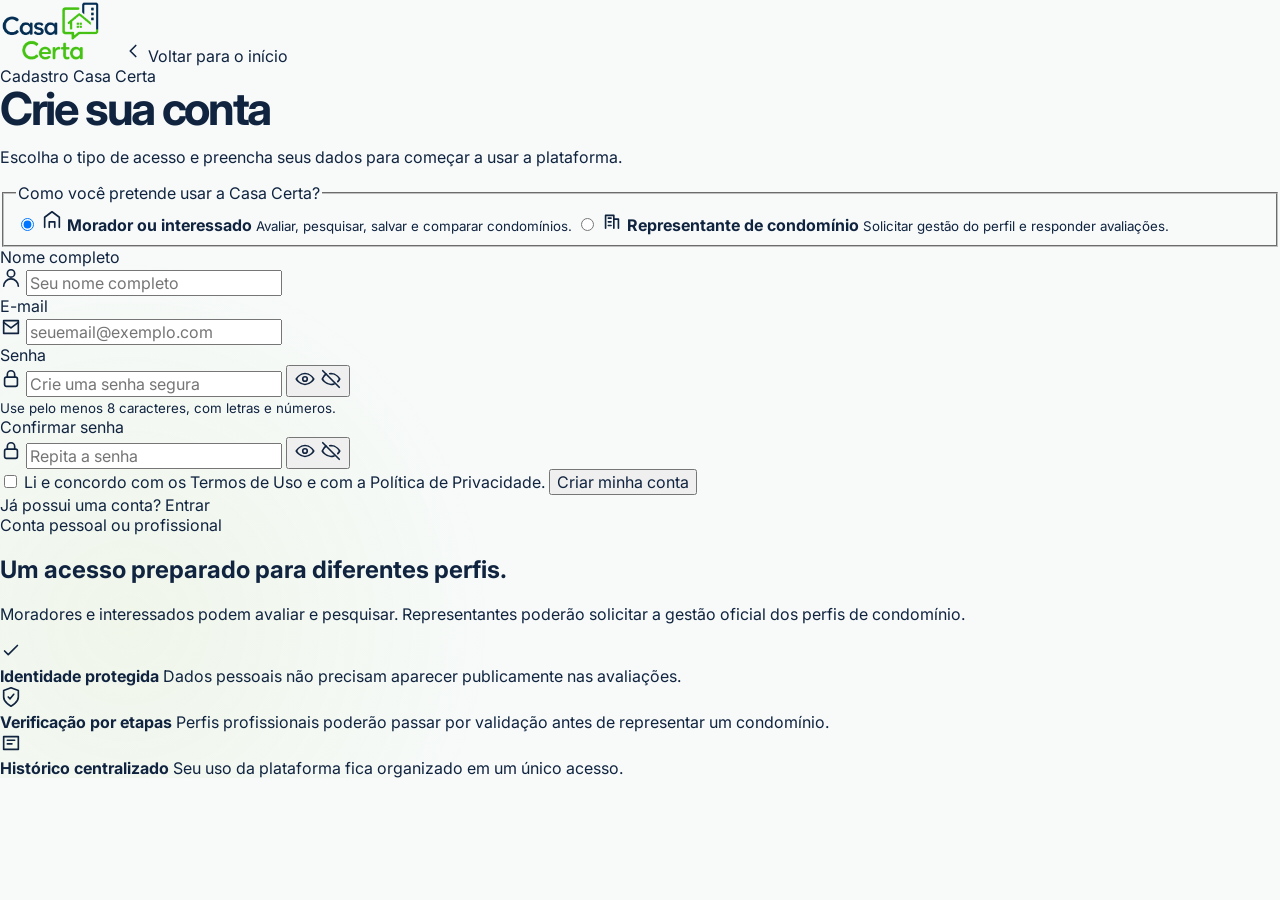
==== cadastro.html @ ffc2402f "Cria tela de cadastro da Casa Certa" ====
<!DOCTYPE html>
<html lang="pt-BR">
<head>
  <meta charset="UTF-8" />
  <meta name="viewport" content="width=device-width, initial-scale=1.0" />
  <meta
    name="description"
    content="Crie sua conta na Casa Certa para avaliar condomínios, salvar perfis e acessar recursos personalizados."
  />
  <title>Criar conta | Casa Certa</title>

  <link rel="preconnect" href="https://fonts.googleapis.com" />
  <link rel="preconnect" href="https://fonts.gstatic.com" crossorigin />
  <link
    href="https://fonts.googleapis.com/css2?family=Inter:wght@400;500;600;700;800&display=swap"
    rel="stylesheet"
  />

  <link rel="stylesheet" href="style.css" />
  <link rel="stylesheet" href="brand.css" />
  <link rel="stylesheet" href="auth.css" />
</head>
<body class="auth-page" data-auth-page="cadastro">
  <header class="auth-header">
    <a class="brand" href="index.html" aria-label="Página inicial da Casa Certa">
      <img class="brand-logo" src="Imagens/casa-certa-logo.png" alt="Casa Certa" />
    </a>

    <a class="auth-back-link" href="index.html">
      <svg viewBox="0 0 24 24" aria-hidden="true">
        <path d="m15 18-6-6 6-6" />
      </svg>
      Voltar para o início
    </a>
  </header>

  <main class="auth-main auth-main-register">
    <section class="auth-card auth-card-register" aria-labelledby="registerTitle">
      <div class="auth-card-header">
        <span class="auth-kicker">Cadastro Casa Certa</span>
        <h1 id="registerTitle">Crie sua conta</h1>
        <p>
          Escolha o tipo de acesso e preencha seus dados para começar a usar a plataforma.
        </p>
      </div>

      <form class="auth-form" id="registerForm" novalidate>
        <fieldset class="account-type-group">
          <legend>Como você pretende usar a Casa Certa?</legend>

          <div class="account-type-grid">
            <label class="account-type-option">
              <input
                type="radio"
                name="accountType"
                value="morador"
                checked
              />
              <span class="account-type-card">
                <span class="account-type-icon">
                  <svg viewBox="0 0 24 24" aria-hidden="true">
                    <path d="M4 20V9l8-6 8 6v11" />
                    <path d="M9 20v-6h6v6" />
                  </svg>
                </span>
                <span>
                  <strong>Morador ou interessado</strong>
                  <small>Avaliar, pesquisar, salvar e comparar condomínios.</small>
                </span>
              </span>
            </label>

            <label class="account-type-option">
              <input
                type="radio"
                name="accountType"
                value="representante"
              />
              <span class="account-type-card">
                <span class="account-type-icon">
                  <svg viewBox="0 0 24 24" aria-hidden="true">
                    <path d="M5 21V7h9v14" />
                    <path d="M14 11h5v10" />
                    <path d="M8 10h3" />
                    <path d="M8 14h3" />
                    <path d="M8 18h3" />
                  </svg>
                </span>
                <span>
                  <strong>Representante de condomínio</strong>
                  <small>Solicitar gestão do perfil e responder avaliações.</small>
                </span>
              </span>
            </label>
          </div>
        </fieldset>

        <div class="auth-form-grid">
          <div class="auth-field">
            <label for="registerName">Nome completo</label>
            <div class="auth-input-wrap">
              <svg viewBox="0 0 24 24" aria-hidden="true">
                <circle cx="12" cy="7" r="4" />
                <path d="M4 21a8 8 0 0 1 16 0" />
              </svg>
              <input
                id="registerName"
                name="name"
                type="text"
                autocomplete="name"
                placeholder="Seu nome completo"
                minlength="3"
                required
              />
            </div>
            <small class="field-error" data-error-for="registerName"></small>
          </div>

          <div class="auth-field">
            <label for="registerEmail">E-mail</label>
            <div class="auth-input-wrap">
              <svg viewBox="0 0 24 24" aria-hidden="true">
                <path d="M4 5h16v14H4z" />
                <path d="m4 7 8 6 8-6" />
              </svg>
              <input
                id="registerEmail"
                name="email"
                type="email"
                autocomplete="email"
                placeholder="seuemail@exemplo.com"
                required
              />
            </div>
            <small class="field-error" data-error-for="registerEmail"></small>
          </div>

          <div class="auth-field">
            <label for="registerPassword">Senha</label>
            <div class="auth-input-wrap">
              <svg viewBox="0 0 24 24" aria-hidden="true">
                <rect x="5" y="10" width="14" height="10" rx="2" />
                <path d="M8 10V7a4 4 0 0 1 8 0v3" />
              </svg>
              <input
                id="registerPassword"
                name="password"
                type="password"
                autocomplete="new-password"
                placeholder="Crie uma senha segura"
                minlength="8"
                required
              />
              <button
                class="password-toggle"
                type="button"
                data-password-toggle="registerPassword"
                aria-label="Mostrar senha"
              >
                <svg class="eye-open" viewBox="0 0 24 24" aria-hidden="true">
                  <path d="M2.5 12s3.5-6 9.5-6 9.5 6 9.5 6-3.5 6-9.5 6S2.5 12 2.5 12Z" />
                  <circle cx="12" cy="12" r="2.5" />
                </svg>
                <svg class="eye-closed" viewBox="0 0 24 24" aria-hidden="true">
                  <path d="m3 3 18 18" />
                  <path d="M10.6 6.2A9.7 9.7 0 0 1 12 6c6 0 9.5 6 9.5 6a14 14 0 0 1-2.1 2.8" />
                  <path d="M6.6 6.6C4 8.4 2.5 12 2.5 12S6 18 12 18a9.6 9.6 0 0 0 3.3-.6" />
                </svg>
              </button>
            </div>
            <div class="password-strength" id="passwordStrength" aria-live="polite">
              <span class="password-strength-bar"><span></span></span>
              <small>Use pelo menos 8 caracteres, com letras e números.</small>
            </div>
            <small class="field-error" data-error-for="registerPassword"></small>
          </div>

          <div class="auth-field">
            <label for="registerPasswordConfirm">Confirmar senha</label>
            <div class="auth-input-wrap">
              <svg viewBox="0 0 24 24" aria-hidden="true">
                <rect x="5" y="10" width="14" height="10" rx="2" />
                <path d="M8 10V7a4 4 0 0 1 8 0v3" />
              </svg>
              <input
                id="registerPasswordConfirm"
                name="passwordConfirm"
                type="password"
                autocomplete="new-password"
                placeholder="Repita a senha"
                minlength="8"
                required
              />
              <button
                class="password-toggle"
                type="button"
                data-password-toggle="registerPasswordConfirm"
                aria-label="Mostrar senha"
              >
                <svg class="eye-open" viewBox="0 0 24 24" aria-hidden="true">
                  <path d="M2.5 12s3.5-6 9.5-6 9.5 6 9.5 6-3.5 6-9.5 6S2.5 12 2.5 12Z" />
                  <circle cx="12" cy="12" r="2.5" />
                </svg>
                <svg class="eye-closed" viewBox="0 0 24 24" aria-hidden="true">
                  <path d="m3 3 18 18" />
                  <path d="M10.6 6.2A9.7 9.7 0 0 1 12 6c6 0 9.5 6 9.5 6a14 14 0 0 1-2.1 2.8" />
                  <path d="M6.6 6.6C4 8.4 2.5 12 2.5 12S6 18 12 18a9.6 9.6 0 0 0 3.3-.6" />
                </svg>
              </button>
            </div>
            <small class="field-error" data-error-for="registerPasswordConfirm"></small>
          </div>
        </div>

        <div class="representative-fields" id="representativeFields" hidden>
          <div class="representative-heading">
            <span>Dados profissionais</span>
            <p>
              Essas informações serão usadas posteriormente no processo de verificação do vínculo com o condomínio.
            </p>
          </div>

          <div class="auth-form-grid">
            <div class="auth-field">
              <label for="condoName">Nome do condomínio</label>
              <div class="auth-input-wrap">
                <svg viewBox="0 0 24 24" aria-hidden="true">
                  <path d="M5 21V7h9v14" />
                  <path d="M14 11h5v10" />
                </svg>
                <input
                  id="condoName"
                  name="condoName"
                  type="text"
                  placeholder="Nome oficial do condomínio"
                />
              </div>
              <small class="field-error" data-error-for="condoName"></small>
            </div>

            <div class="auth-field">
              <label for="representativeRole">Função</label>
              <div class="auth-input-wrap">
                <svg viewBox="0 0 24 24" aria-hidden="true">
                  <circle cx="12" cy="7" r="4" />
                  <path d="M4 21a8 8 0 0 1 16 0" />
                </svg>
                <input
                  id="representativeRole"
                  name="representativeRole"
                  type="text"
                  placeholder="Ex.: síndico, administradora"
                />
              </div>
              <small class="field-error" data-error-for="representativeRole"></small>
            </div>
          </div>
        </div>

        <label class="auth-checkbox auth-checkbox-terms">
          <input type="checkbox" id="acceptTerms" name="terms" required />
          <span>
            Li e concordo com os <a href="#">Termos de Uso</a> e com a
            <a href="#">Política de Privacidade</a>.
          </span>
        </label>
        <small class="field-error terms-error" data-error-for="acceptTerms"></small>

        <button class="auth-submit" type="submit">Criar minha conta</button>

        <div class="auth-status" id="registerStatus" role="status" aria-live="polite"></div>
      </form>

      <div class="auth-switch">
        <span>Já possui uma conta?</span>
        <a href="login.html">Entrar</a>
      </div>
    </section>

    <aside class="auth-aside auth-aside-register" aria-label="Informações sobre o cadastro">
      <div class="auth-aside-content">
        <span class="auth-aside-kicker">Conta pessoal ou profissional</span>
        <h2>Um acesso preparado para diferentes perfis.</h2>
        <p>
          Moradores e interessados podem avaliar e pesquisar. Representantes poderão solicitar a gestão oficial dos perfis de condomínio.
        </p>

        <div class="auth-benefits">
          <div class="auth-benefit">
            <span class="benefit-icon">
              <svg viewBox="0 0 24 24" aria-hidden="true">
                <path d="m5 12 4 4L19 6" />
              </svg>
            </span>
            <div>
              <strong>Identidade protegida</strong>
              <span>Dados pessoais não precisam aparecer publicamente nas avaliações.</span>
            </div>
          </div>

          <div class="auth-benefit">
            <span class="benefit-icon">
              <svg viewBox="0 0 24 24" aria-hidden="true">
                <path d="M12 22s8-4 8-10V5l-8-3-8 3v7c0 6 8 10 8 10Z" />
                <path d="m9 12 2 2 4-5" />
              </svg>
            </span>
            <div>
              <strong>Verificação por etapas</strong>
              <span>Perfis profissionais poderão passar por validação antes de representar um condomínio.</span>
            </div>
          </div>

          <div class="auth-benefit">
            <span class="benefit-icon">
              <svg viewBox="0 0 24 24" aria-hidden="true">
                <path d="M4 5h16v14H4z" />
                <path d="M8 9h8" />
                <path d="M8 13h5" />
              </svg>
            </span>
            <div>
              <strong>Histórico centralizado</strong>
              <span>Seu uso da plataforma fica organizado em um único acesso.</span>
            </div>
          </div>
        </div>
      </div>
    </aside>
  </main>

  <script src="auth.js"></script>
</body>
</html>
---- style.css ----
:root {
  --background: #f7faf9;
  --surface: #ffffff;
  --text: #10233f;
  --muted: #637083;
  --border: #dce6e2;
  --primary: #0b6b57;
  --primary-dark: #075142;
  --primary-soft: #eaf6f2;
  --accent: #92c83e;
  --accent-dark: #75a82a;
  --shadow: 0 24px 60px rgba(16, 35, 63, 0.12);
  --radius-lg: 32px;
  --radius-md: 20px;
  --radius-sm: 14px;
}

* {
  box-sizing: border-box;
}

html {
  scroll-behavior: smooth;
}

body {
  margin: 0;
  min-width: 320px;
  background:
    radial-gradient(circle at 10% 80%, rgba(146, 200, 62, 0.08), transparent 28%),
    var(--background);
  color: var(--text);
  font-family: "Inter", Arial, sans-serif;
}

button,
input {
  font: inherit;
}

a {
  color: inherit;
  text-decoration: none;
}

button {
  color: inherit;
}

svg {
  width: 22px;
  height: 22px;
  fill: none;
  stroke: currentColor;
  stroke-width: 1.8;
  stroke-linecap: round;
  stroke-linejoin: round;
}

.site-header {
  position: relative;
  z-index: 30;
  display: grid;
  grid-template-columns: auto 1fr auto;
  align-items: center;
  gap: 38px;
  width: min(100% - 64px, 1660px);
  min-height: 72px;
  margin: 0 auto;
}

.brand {
  display: inline-flex;
  align-items: center;
  gap: 11px;
  flex-shrink: 0;
}

.brand-mark {
  display: grid;
  width: 40px;
  height: 40px;
  place-items: center;
  border-radius: 14px;
  background: linear-gradient(145deg, var(--accent), var(--primary));
  color: #fff;
  font-size: 15px;
  font-weight: 800;
  letter-spacing: -0.05em;
  box-shadow: 0 8px 22px rgba(11, 107, 87, 0.22);
}

.brand-name {
  color: var(--accent-dark);
  font-size: 24px;
  font-weight: 800;
  letter-spacing: -0.06em;
}

.brand-name strong {
  color: var(--primary);
}

.main-navigation {
  display: flex;
  align-items: center;
  gap: 8px;
}

.nav-dropdown {
  position: relative;
}

.nav-link {
  display: inline-flex;
  align-items: center;
  gap: 8px;
  min-height: 46px;
  padding: 0 16px;
  border: 0;
  border-radius: 12px;
  background: transparent;
  font-weight: 600;
  cursor: pointer;
}

.nav-link:hover,
.nav-link:focus-visible {
  background: var(--primary-soft);
  outline: none;
}

.nav-link svg {
  width: 17px;
  height: 17px;
  transition: transform 180ms ease;
}

.nav-dropdown.is-open .nav-link svg {
  transform: rotate(180deg);
}

.dropdown-menu {
  position: absolute;
  top: calc(100% + 8px);
  left: 0;
  display: grid;
  min-width: 255px;
  padding: 10px;
  border: 1px solid var(--border);
  border-radius: 16px;
  background: var(--surface);
  box-shadow: 0 20px 44px rgba(16, 35, 63, 0.12);
  opacity: 0;
  visibility: hidden;
  transform: translateY(-6px);
  transition:
    opacity 180ms ease,
    transform 180ms ease,
    visibility 180ms ease;
}

.nav-dropdown.is-open .dropdown-menu {
  opacity: 1;
  visibility: visible;
  transform: translateY(0);
}

.dropdown-menu a {
  padding: 12px 14px;
  border-radius: 10px;
  color: var(--muted);
  font-size: 14px;
  font-weight: 600;
}

.dropdown-menu a:hover,
.dropdown-menu a:focus-visible {
  background: var(--primary-soft);
  color: var(--primary);
  outline: none;
}

.header-actions {
  display: flex;
  align-items: center;
  gap: 12px;
}

.button {
  display: inline-flex;
  align-items: center;
  justify-content: center;
  gap: 9px;
  min-height: 44px;
  padding: 0 17px;
  border: 1px solid transparent;
  border-radius: 14px;
  font-weight: 700;
  cursor: pointer;
  transition:
    transform 160ms ease,
    border-color 160ms ease,
    background-color 160ms ease,
    box-shadow 160ms ease;
}

.button:hover {
  transform: translateY(-1px);
}

.button-outline {
  border-color: #cbd8e2;
  background: #fff;
}

.button-outline:hover {
  border-color: var(--primary);
  color: var(--primary);
}

.button-primary {
  background: var(--primary);
  color: #fff;
  box-shadow: 0 10px 24px rgba(11, 107, 87, 0.22);
}

.button-primary:hover {
  background: var(--primary-dark);
  box-shadow: 0 14px 30px rgba(11, 107, 87, 0.28);
}

.mobile-menu-button {
  display: none;
}

.hero {
  display: grid;
  grid-template-columns: minmax(0, 0.96fr) minmax(500px, 1.04fr);
  align-items: start;
  gap: clamp(34px, 4.5vw, 76px);
  width: min(100% - 64px, 1660px);
  min-height: calc(100svh - 72px);
  margin: 0 auto;
  padding: 18px 0 24px;
}

.hero-content {
  max-width: 760px;
}

.eyebrow {
  display: inline-flex;
  align-items: center;
  gap: 9px;
  margin: 0 0 12px;
  color: var(--primary);
  font-size: 12px;
  font-weight: 800;
  letter-spacing: 0.14em;
  text-transform: uppercase;
}

.eyebrow::before {
  content: "";
  width: 30px;
  height: 3px;
  border-radius: 999px;
  background: var(--accent);
}

h1 {
  max-width: 720px;
  margin: 0;
  font-size: clamp(38px, 3.55vw, 58px);
  line-height: 1;
  letter-spacing: -0.052em;
}

h1 span {
  color: var(--primary);
}

.hero-description {
  max-width: 640px;
  margin: 14px 0 0;
  color: var(--muted);
  font-size: clamp(15px, 1.08vw, 17px);
  line-height: 1.5;
}

.search-box {
  position: relative;
  z-index: 10;
  margin-top: 18px;
}

.search-field {
  display: grid;
  grid-template-columns: auto 1fr auto;
  align-items: center;
  gap: 11px;
  padding: 7px 7px 7px 16px;
  border: 1px solid #cddbd7;
  border-radius: 20px;
  background: var(--surface);
  box-shadow: 0 18px 42px rgba(16, 35, 63, 0.1);
  transition:
    border-color 160ms ease,
    box-shadow 160ms ease;
}

.search-field:focus-within {
  border-color: var(--primary);
  box-shadow:
    0 18px 42px rgba(16, 35, 63, 0.1),
    0 0 0 4px rgba(11, 107, 87, 0.1);
}

.search-field > svg {
  color: var(--primary);
}

.search-field input {
  width: 100%;
  min-width: 0;
  height: 44px;
  border: 0;
  outline: 0;
  background: transparent;
  color: var(--text);
  font-size: 16px;
}

.search-field input::placeholder {
  color: #7f8b9b;
}

.search-button {
  min-height: 44px;
  padding: 0 20px;
  border: 0;
  border-radius: 14px;
  background: var(--primary);
  color: #fff;
  font-weight: 800;
  cursor: pointer;
}

.search-button:hover {
  background: var(--primary-dark);
}

.search-suggestions {
  position: absolute;
  top: calc(100% + 8px);
  right: 0;
  left: 0;
  display: none;
  overflow: hidden;
  border: 1px solid var(--border);
  border-radius: 16px;
  background: #fff;
  box-shadow: 0 18px 42px rgba(16, 35, 63, 0.14);
}

.search-suggestions.is-visible {
  display: block;
}

.suggestion-item {
  display: flex;
  align-items: flex-start;
  gap: 12px;
  width: 100%;
  padding: 14px 16px;
  border: 0;
  border-bottom: 1px solid #eef3f1;
  background: #fff;
  text-align: left;
  cursor: pointer;
}

.suggestion-item:last-child {
  border-bottom: 0;
}

.suggestion-item:hover,
.suggestion-item:focus-visible {
  background: var(--primary-soft);
  outline: none;
}

.suggestion-pin {
  display: grid;
  flex: 0 0 34px;
  width: 34px;
  height: 34px;
  place-items: center;
  border-radius: 10px;
  background: var(--primary-soft);
  color: var(--primary);
}

.suggestion-pin svg {
  width: 18px;
  height: 18px;
}

.suggestion-copy {
  display: grid;
  gap: 3px;
}

.suggestion-copy strong {
  font-size: 14px;
}

.suggestion-copy small {
  color: var(--muted);
  font-size: 12px;
}

.search-feedback {
  min-height: 22px;
  margin: 9px 4px 0;
  color: var(--primary);
  font-size: 13px;
  font-weight: 600;
}

.quick-actions {
  margin-top: 18px;
}

.quick-actions-title {
  margin: 0 0 9px;
  color: #688097;
  font-size: 12px;
  font-weight: 800;
  letter-spacing: 0.14em;
  text-transform: uppercase;
}

.quick-actions-grid {
  display: grid;
  grid-template-columns: repeat(4, minmax(0, 1fr));
  gap: 10px;
}

.action-card {
  display: grid;
  gap: 10px;
  min-height: 108px;
  padding: 14px;
  border: 1px solid var(--border);
  border-radius: 18px;
  background: rgba(255, 255, 255, 0.88);
  transition:
    transform 180ms ease,
    border-color 180ms ease,
    box-shadow 180ms ease;
}

.action-card:hover {
  transform: translateY(-4px);
  border-color: #a9c8bd;
  box-shadow: 0 14px 28px rgba(16, 35, 63, 0.08);
}

.action-card-featured {
  border-color: var(--primary);
  background: var(--primary);
  color: #fff;
}

.action-icon {
  display: grid;
  width: 36px;
  height: 36px;
  place-items: center;
  border-radius: 13px;
  background: var(--primary-soft);
  color: var(--primary);
}

.action-card-featured .action-icon {
  background: rgba(255, 255, 255, 0.15);
  color: #fff;
}

.action-card > span:last-child {
  display: grid;
  align-content: end;
  gap: 4px;
}

.action-card strong {
  font-size: 13px;
  line-height: 1.25;
}

.action-card small {
  color: var(--muted);
  font-size: 10px;
  line-height: 1.35;
}

.action-card-featured small {
  color: rgba(255, 255, 255, 0.72);
}

.hero-visual {
  position: relative;
  overflow: hidden;
  height: min(68svh, 610px);
  min-height: 500px;
  border-radius: var(--radius-lg);
  background: #d9e8e2;
  box-shadow: var(--shadow);
  isolation: isolate;
}

.hero-visual > img {
  position: absolute;
  inset: 0;
  width: 100%;
  height: 100%;
  object-fit: cover;
}

.visual-overlay {
  position: absolute;
  inset: 0;
  background:
    linear-gradient(to top, rgba(6, 36, 31, 0.7), transparent 52%),
    linear-gradient(to right, rgba(6, 36, 31, 0.18), transparent 36%);
}

.rating-card,
.verified-card {
  position: absolute;
  z-index: 2;
  border: 1px solid rgba(255, 255, 255, 0.3);
  background: rgba(255, 255, 255, 0.92);
  box-shadow: 0 18px 42px rgba(5, 35, 29, 0.18);
  backdrop-filter: blur(12px);
}

.rating-card {
  right: 20px;
  bottom: 20px;
  left: 20px;
  padding: 18px;
  border-radius: 20px;
}

.rating-card-top {
  display: flex;
  align-items: center;
  gap: 10px;
  margin-bottom: 9px;
}

.rating-badge {
  display: grid;
  min-width: 48px;
  height: 40px;
  place-items: center;
  border-radius: 13px;
  background: var(--primary);
  color: #fff;
  font-size: 18px;
  font-weight: 800;
}

.rating-stars {
  color: #e2a91a;
  font-size: 17px;
  letter-spacing: 0.06em;
}

.rating-card > strong {
  display: block;
  font-size: 16px;
}

.rating-card > p {
  margin: 5px 0 10px;
  color: var(--muted);
  font-size: 13px;
}

.rating-meta {
  display: flex;
  flex-wrap: wrap;
  gap: 8px;
}

.rating-meta span {
  padding: 7px 10px;
  border-radius: 999px;
  background: var(--primary-soft);
  color: var(--primary);
  font-size: 11px;
  font-weight: 700;
}

.verified-card {
  top: 20px;
  left: 20px;
  display: flex;
  align-items: center;
  gap: 12px;
  padding: 14px 16px;
  border-radius: 16px;
}

.verified-card > svg {
  width: 30px;
  height: 30px;
  color: var(--primary);
}

.verified-card > span {
  display: grid;
  gap: 2px;
}

.verified-card strong {
  font-size: 13px;
}

.verified-card small {
  color: var(--muted);
  font-size: 11px;
}

.toast {
  position: fixed;
  right: 22px;
  bottom: 22px;
  z-index: 100;
  max-width: min(360px, calc(100% - 44px));
  padding: 14px 16px;
  border-radius: 14px;
  background: var(--text);
  color: #fff;
  font-size: 14px;
  box-shadow: 0 18px 38px rgba(16, 35, 63, 0.24);
  opacity: 0;
  pointer-events: none;
  transform: translateY(12px);
  transition:
    opacity 180ms ease,
    transform 180ms ease;
}

.toast.is-visible {
  opacity: 1;
  transform: translateY(0);
}


@media (min-width: 981px) and (max-height: 850px) {
  .site-header {
    min-height: 68px;
  }

  .brand-mark {
    width: 38px;
    height: 38px;
  }

  .brand-name {
    font-size: 22px;
  }

  .nav-link {
    min-height: 40px;
  }

  .hero {
    min-height: calc(100svh - 68px);
    padding: 10px 0 16px;
  }

  .eyebrow {
    margin-bottom: 9px;
  }

  h1 {
    font-size: clamp(36px, 3.25vw, 54px);
  }

  .hero-description {
    margin-top: 11px;
    font-size: 15px;
    line-height: 1.42;
  }

  .search-box {
    margin-top: 14px;
  }

  .quick-actions {
    margin-top: 14px;
  }

  .action-card {
    min-height: 96px;
    padding: 12px;
  }

  .hero-visual {
    height: calc(100svh - 100px);
    min-height: 480px;
    max-height: 590px;
  }

  .rating-card {
    padding: 16px;
  }

  .rating-card > p {
    margin-bottom: 8px;
  }

  .rating-meta span {
    padding: 6px 9px;
  }
}

@media (max-width: 1260px) {
  .site-header,
  .hero {
    width: min(100% - 40px, 1180px);
  }

  .hero {
    grid-template-columns: minmax(0, 1fr) minmax(420px, 0.9fr);
    gap: 44px;
  }

  .quick-actions-grid {
    grid-template-columns: repeat(2, minmax(0, 1fr));
  }

  .action-card {
    min-height: 104px;
  }
}

@media (max-width: 980px) {
  .site-header {
    grid-template-columns: auto auto;
    justify-content: space-between;
    min-height: 76px;
  }

  .mobile-menu-button {
    display: grid;
    width: 46px;
    height: 46px;
    place-content: center;
    gap: 5px;
    border: 1px solid var(--border);
    border-radius: 13px;
    background: #fff;
    cursor: pointer;
  }

  .mobile-menu-button span {
    display: block;
    width: 20px;
    height: 2px;
    border-radius: 999px;
    background: var(--text);
  }

  .main-navigation,
  .header-actions {
    position: absolute;
    right: 0;
    left: 0;
    display: none;
    width: min(100% - 40px, 700px);
    margin: 0 auto;
    border: 1px solid var(--border);
    background: #fff;
  }

  .main-navigation.is-open {
    top: 74px;
    display: grid;
    gap: 4px;
    padding: 12px;
    border-bottom: 0;
    border-radius: 18px 18px 0 0;
    box-shadow: 0 22px 48px rgba(16, 35, 63, 0.14);
  }

  .main-navigation.is-open + .header-actions {
    top: 191px;
    display: grid;
    grid-template-columns: 1fr 1fr;
    padding: 12px;
    border-top: 0;
    border-radius: 0 0 18px 18px;
    box-shadow: 0 22px 48px rgba(16, 35, 63, 0.14);
  }

  .nav-link {
    width: 100%;
    justify-content: space-between;
  }

  .dropdown-menu {
    position: static;
    display: none;
    min-width: 0;
    margin-top: 4px;
    border: 0;
    box-shadow: none;
    opacity: 1;
    visibility: visible;
    transform: none;
  }

  .nav-dropdown.is-open .dropdown-menu {
    display: grid;
  }

  .hero {
    grid-template-columns: 1fr;
    min-height: auto;
    padding-top: 42px;
  }

  .hero-content {
    max-width: none;
  }

  .hero-visual {
    min-height: 610px;
  }
}

@media (max-width: 640px) {
  .site-header,
  .hero {
    width: min(100% - 28px, 100%);
  }

  .brand-name {
    font-size: 21px;
  }

  h1 {
    font-size: clamp(38px, 12vw, 56px);
  }

  .hero {
    gap: 34px;
    padding-top: 28px;
  }

  .search-field {
    grid-template-columns: auto 1fr;
    padding: 8px 12px;
  }

  .search-button {
    grid-column: 1 / -1;
    width: 100%;
  }

  .quick-actions-grid {
    grid-template-columns: 1fr;
  }

  .action-card {
    grid-template-columns: auto 1fr;
    align-items: center;
    min-height: 0;
  }

  .hero-visual {
    min-height: 520px;
    border-radius: 24px;
  }

  .verified-card {
    top: 16px;
    left: 16px;
  }

  .rating-card {
    right: 16px;
    bottom: 16px;
    left: 16px;
    padding: 18px;
  }

  .rating-meta {
    display: grid;
  }

  .main-navigation,
  .header-actions {
    width: calc(100% - 28px);
  }

  .main-navigation.is-open + .header-actions {
    grid-template-columns: 1fr;
  }
}
---- brand.css ----
.brand {
  display: inline-flex;
  align-items: center;
  justify-content: flex-start;
  flex-shrink: 0;
  min-width: 118px;
  line-height: 0;
}

.brand-logo {
  display: block;
  width: auto;
  height: 62px;
  max-width: 138px;
  object-fit: contain;
}

@media (min-width: 981px) and (max-height: 850px) {
  .brand-logo {
    height: 56px;
    max-width: 126px;
  }
}

@media (max-width: 980px) {
  .brand-logo {
    height: 56px;
    max-width: 126px;
  }
}

@media (max-width: 640px) {
  .brand {
    min-width: 104px;
  }

  .brand-logo {
    height: 50px;
    max-width: 114px;
  }
}
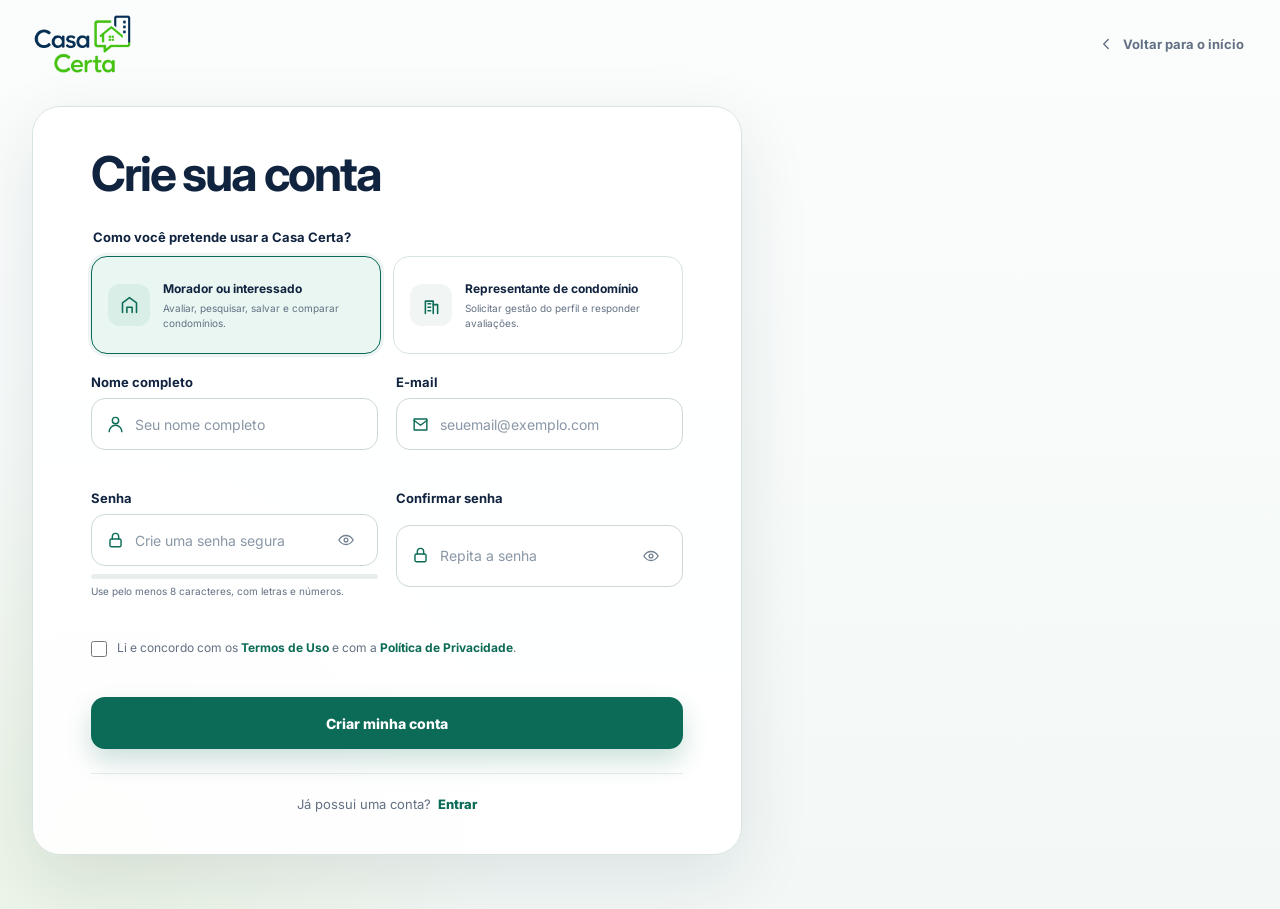
==== commit d5507b00: "Simplifica tela de cadastro e centraliza formulário" ====
--- a/cadastro.html
+++ b/cadastro.html
@@ -37,11 +37,7 @@
   <main class="auth-main auth-main-register">
     <section class="auth-card auth-card-register" aria-labelledby="registerTitle">
       <div class="auth-card-header">
-        <span class="auth-kicker">Cadastro Casa Certa</span>
         <h1 id="registerTitle">Crie sua conta</h1>
-        <p>
-          Escolha o tipo de acesso e preencha seus dados para começar a usar a plataforma.
-        </p>
       </div>
 
       <form class="auth-form" id="registerForm" novalidate>
@@ -277,56 +273,6 @@
       </div>
     </section>
 
-    <aside class="auth-aside auth-aside-register" aria-label="Informações sobre o cadastro">
-      <div class="auth-aside-content">
-        <span class="auth-aside-kicker">Conta pessoal ou profissional</span>
-        <h2>Um acesso preparado para diferentes perfis.</h2>
-        <p>
-          Moradores e interessados podem avaliar e pesquisar. Representantes poderão solicitar a gestão oficial dos perfis de condomínio.
-        </p>
-
-        <div class="auth-benefits">
-          <div class="auth-benefit">
-            <span class="benefit-icon">
-              <svg viewBox="0 0 24 24" aria-hidden="true">
-                <path d="m5 12 4 4L19 6" />
-              </svg>
-            </span>
-            <div>
-              <strong>Identidade protegida</strong>
-              <span>Dados pessoais não precisam aparecer publicamente nas avaliações.</span>
-            </div>
-          </div>
-
-          <div class="auth-benefit">
-            <span class="benefit-icon">
-              <svg viewBox="0 0 24 24" aria-hidden="true">
-                <path d="M12 22s8-4 8-10V5l-8-3-8 3v7c0 6 8 10 8 10Z" />
-                <path d="m9 12 2 2 4-5" />
-              </svg>
-            </span>
-            <div>
-              <strong>Verificação por etapas</strong>
-              <span>Perfis profissionais poderão passar por validação antes de representar um condomínio.</span>
-            </div>
-          </div>
-
-          <div class="auth-benefit">
-            <span class="benefit-icon">
-              <svg viewBox="0 0 24 24" aria-hidden="true">
-                <path d="M4 5h16v14H4z" />
-                <path d="M8 9h8" />
-                <path d="M8 13h5" />
-              </svg>
-            </span>
-            <div>
-              <strong>Histórico centralizado</strong>
-              <span>Seu uso da plataforma fica organizado em um único acesso.</span>
-            </div>
-          </div>
-        </div>
-      </div>
-    </aside>
   </main>
 
   <script src="auth.js"></script>
--- a/auth.css
+++ b/auth.css
@@ -0,0 +1,701 @@
+:root {
+  --auth-panel: #ffffff;
+  --auth-line: #d9e4e0;
+  --auth-shadow: 0 24px 70px rgba(16, 35, 63, 0.10);
+}
+
+.auth-page {
+  min-height: 100vh;
+  background:
+    radial-gradient(circle at 8% 92%, rgba(146, 200, 62, 0.10), transparent 28%),
+    linear-gradient(180deg, #fbfdfc 0%, #f3f8f6 100%);
+}
+
+.auth-header {
+  display: flex;
+  align-items: center;
+  justify-content: space-between;
+  width: min(100% - 64px, 1240px);
+  min-height: 88px;
+  margin: 0 auto;
+}
+
+.auth-back-link {
+  display: inline-flex;
+  align-items: center;
+  gap: 8px;
+  min-height: 42px;
+  padding: 0 4px;
+  color: var(--muted);
+  font-size: 13px;
+  font-weight: 700;
+  transition: color 160ms ease;
+}
+
+.auth-back-link svg {
+  width: 18px;
+  height: 18px;
+}
+
+.auth-back-link:hover,
+.auth-back-link:focus-visible {
+  color: var(--primary);
+  outline: none;
+}
+
+.auth-main {
+  display: grid;
+  grid-template-columns: minmax(0, 0.94fr) minmax(420px, 0.78fr);
+  gap: 32px;
+  width: min(100% - 64px, 1240px);
+  margin: 0 auto;
+  padding: 18px 0 54px;
+}
+
+.auth-main-register {
+  grid-template-columns: minmax(0, 1.08fr) minmax(390px, 0.72fr);
+}
+
+.auth-card,
+.auth-aside {
+  min-height: 650px;
+  border-radius: 28px;
+}
+
+.auth-card {
+  padding: clamp(34px, 5vw, 58px);
+  border: 1px solid var(--auth-line);
+  background: rgba(255, 255, 255, 0.94);
+  box-shadow: var(--auth-shadow);
+}
+
+.auth-card-register {
+  padding-top: 42px;
+  padding-bottom: 42px;
+}
+
+.auth-card-header {
+  max-width: 610px;
+  margin-bottom: 30px;
+}
+
+.auth-kicker,
+.auth-aside-kicker {
+  display: block;
+  margin-bottom: 11px;
+  color: var(--primary);
+  font-size: 11px;
+  font-weight: 800;
+  letter-spacing: 0.14em;
+  text-transform: uppercase;
+}
+
+.auth-card-header h1 {
+  max-width: none;
+  margin: 0;
+  font-size: clamp(34px, 4vw, 48px);
+  line-height: 1.05;
+  letter-spacing: -0.045em;
+}
+
+.auth-card-header p {
+  max-width: 590px;
+  margin: 15px 0 0;
+  color: var(--muted);
+  font-size: 15px;
+  line-height: 1.62;
+}
+
+.auth-form {
+  display: grid;
+  gap: 20px;
+}
+
+.auth-form-grid {
+  display: grid;
+  grid-template-columns: repeat(2, minmax(0, 1fr));
+  gap: 18px;
+}
+
+.auth-field {
+  display: grid;
+  gap: 8px;
+  min-width: 0;
+}
+
+.auth-field label,
+.account-type-group legend {
+  color: var(--text);
+  font-size: 13px;
+  font-weight: 700;
+}
+
+.auth-label-row {
+  display: flex;
+  align-items: center;
+  justify-content: space-between;
+  gap: 16px;
+}
+
+.auth-inline-link {
+  color: var(--primary);
+  font-size: 12px;
+  font-weight: 700;
+}
+
+.auth-inline-link:hover,
+.auth-inline-link:focus-visible {
+  text-decoration: underline;
+  outline: none;
+}
+
+.auth-input-wrap {
+  display: grid;
+  grid-template-columns: auto minmax(0, 1fr) auto;
+  align-items: center;
+  gap: 10px;
+  min-height: 52px;
+  padding: 0 14px;
+  border: 1px solid #cbdad5;
+  border-radius: 14px;
+  background: #fff;
+  transition:
+    border-color 160ms ease,
+    box-shadow 160ms ease,
+    background-color 160ms ease;
+}
+
+.auth-input-wrap:focus-within {
+  border-color: var(--primary);
+  box-shadow: 0 0 0 4px rgba(11, 107, 87, 0.09);
+}
+
+.auth-input-wrap.has-error {
+  border-color: #b63b3b;
+  box-shadow: 0 0 0 4px rgba(182, 59, 59, 0.08);
+}
+
+.auth-input-wrap > svg {
+  width: 19px;
+  height: 19px;
+  color: var(--primary);
+}
+
+.auth-input-wrap input {
+  width: 100%;
+  min-width: 0;
+  height: 50px;
+  padding: 0;
+  border: 0;
+  outline: 0;
+  background: transparent;
+  color: var(--text);
+  font-size: 14px;
+}
+
+.auth-input-wrap input::placeholder {
+  color: #8a97a6;
+}
+
+.password-toggle {
+  display: grid;
+  width: 34px;
+  height: 34px;
+  place-items: center;
+  padding: 0;
+  border: 0;
+  border-radius: 9px;
+  background: transparent;
+  color: #748292;
+  cursor: pointer;
+}
+
+.password-toggle:hover,
+.password-toggle:focus-visible {
+  background: var(--primary-soft);
+  color: var(--primary);
+  outline: none;
+}
+
+.password-toggle svg {
+  width: 18px;
+  height: 18px;
+}
+
+.password-toggle .eye-closed {
+  display: none;
+}
+
+.password-toggle.is-visible .eye-open {
+  display: none;
+}
+
+.password-toggle.is-visible .eye-closed {
+  display: block;
+}
+
+.field-error {
+  min-height: 14px;
+  color: #a83232;
+  font-size: 11px;
+  line-height: 1.35;
+}
+
+.auth-checkbox {
+  display: flex;
+  align-items: flex-start;
+  gap: 10px;
+  color: var(--muted);
+  font-size: 12px;
+  line-height: 1.5;
+  cursor: pointer;
+}
+
+.auth-checkbox input {
+  width: 16px;
+  height: 16px;
+  margin: 2px 0 0;
+  accent-color: var(--primary);
+}
+
+.auth-checkbox a {
+  color: var(--primary);
+  font-weight: 700;
+}
+
+.auth-checkbox a:hover,
+.auth-checkbox a:focus-visible {
+  text-decoration: underline;
+  outline: none;
+}
+
+.auth-submit {
+  width: 100%;
+  min-height: 52px;
+  padding: 0 22px;
+  border: 0;
+  border-radius: 14px;
+  background: var(--primary);
+  color: #fff;
+  font-size: 14px;
+  font-weight: 800;
+  cursor: pointer;
+  box-shadow: 0 12px 26px rgba(11, 107, 87, 0.20);
+  transition:
+    transform 160ms ease,
+    background-color 160ms ease,
+    box-shadow 160ms ease;
+}
+
+.auth-submit:hover,
+.auth-submit:focus-visible {
+  background: var(--primary-dark);
+  transform: translateY(-1px);
+  box-shadow: 0 15px 30px rgba(11, 107, 87, 0.24);
+  outline: none;
+}
+
+.auth-status {
+  display: none;
+  padding: 12px 14px;
+  border-radius: 12px;
+  background: var(--primary-soft);
+  color: var(--primary-dark);
+  font-size: 12px;
+  font-weight: 600;
+  line-height: 1.45;
+}
+
+.auth-status.is-visible {
+  display: block;
+}
+
+.auth-status.is-error {
+  background: #fff1f1;
+  color: #963232;
+}
+
+.auth-switch {
+  display: flex;
+  justify-content: center;
+  gap: 7px;
+  margin-top: 24px;
+  padding-top: 22px;
+  border-top: 1px solid #e5ece9;
+  color: var(--muted);
+  font-size: 13px;
+}
+
+.auth-switch a {
+  color: var(--primary);
+  font-weight: 800;
+}
+
+.auth-switch a:hover,
+.auth-switch a:focus-visible {
+  text-decoration: underline;
+  outline: none;
+}
+
+.auth-aside {
+  position: relative;
+  overflow: hidden;
+  display: flex;
+  align-items: flex-end;
+  padding: clamp(34px, 4vw, 50px);
+  background:
+    radial-gradient(circle at 85% 12%, rgba(146, 200, 62, 0.22), transparent 30%),
+    linear-gradient(145deg, #0c2f3d 0%, #0a5a4c 100%);
+  color: #fff;
+  box-shadow: var(--auth-shadow);
+}
+
+.auth-aside::before,
+.auth-aside::after {
+  content: "";
+  position: absolute;
+  border: 1px solid rgba(255, 255, 255, 0.08);
+  border-radius: 50%;
+}
+
+.auth-aside::before {
+  top: -150px;
+  right: -110px;
+  width: 360px;
+  height: 360px;
+}
+
+.auth-aside::after {
+  top: -90px;
+  right: -40px;
+  width: 210px;
+  height: 210px;
+}
+
+.auth-aside-content {
+  position: relative;
+  z-index: 2;
+  max-width: 470px;
+}
+
+.auth-aside-kicker {
+  color: #b8e56f;
+}
+
+.auth-aside h2 {
+  margin: 0;
+  font-size: clamp(30px, 3.2vw, 43px);
+  line-height: 1.08;
+  letter-spacing: -0.04em;
+}
+
+.auth-aside-content > p {
+  margin: 17px 0 0;
+  color: rgba(255, 255, 255, 0.72);
+  font-size: 14px;
+  line-height: 1.65;
+}
+
+.auth-benefits {
+  display: grid;
+  gap: 18px;
+  margin-top: 32px;
+}
+
+.auth-benefit {
+  display: grid;
+  grid-template-columns: auto minmax(0, 1fr);
+  align-items: start;
+  gap: 13px;
+}
+
+.benefit-icon {
+  display: grid;
+  width: 38px;
+  height: 38px;
+  place-items: center;
+  border: 1px solid rgba(255, 255, 255, 0.14);
+  border-radius: 12px;
+  background: rgba(255, 255, 255, 0.08);
+  color: #c9ee8d;
+}
+
+.benefit-icon svg {
+  width: 19px;
+  height: 19px;
+}
+
+.auth-benefit > div {
+  display: grid;
+  gap: 4px;
+}
+
+.auth-benefit strong {
+  font-size: 13px;
+}
+
+.auth-benefit span {
+  color: rgba(255, 255, 255, 0.68);
+  font-size: 11px;
+  line-height: 1.5;
+}
+
+.account-type-group {
+  display: grid;
+  gap: 12px;
+  margin: 0;
+  padding: 0;
+  border: 0;
+}
+
+.account-type-group legend {
+  margin-bottom: 11px;
+}
+
+.account-type-grid {
+  display: grid;
+  grid-template-columns: repeat(2, minmax(0, 1fr));
+  gap: 12px;
+}
+
+.account-type-option {
+  position: relative;
+  cursor: pointer;
+}
+
+.account-type-option input {
+  position: absolute;
+  width: 1px;
+  height: 1px;
+  opacity: 0;
+  pointer-events: none;
+}
+
+.account-type-card {
+  display: grid;
+  grid-template-columns: auto minmax(0, 1fr);
+  align-items: center;
+  gap: 13px;
+  min-height: 98px;
+  padding: 16px;
+  border: 1px solid var(--auth-line);
+  border-radius: 16px;
+  background: #fff;
+  transition:
+    border-color 160ms ease,
+    background-color 160ms ease,
+    box-shadow 160ms ease;
+}
+
+.account-type-option input:checked + .account-type-card {
+  border-color: var(--primary);
+  background: var(--primary-soft);
+  box-shadow: 0 0 0 3px rgba(11, 107, 87, 0.07);
+}
+
+.account-type-option input:focus-visible + .account-type-card {
+  outline: 3px solid rgba(11, 107, 87, 0.16);
+  outline-offset: 2px;
+}
+
+.account-type-icon {
+  display: grid;
+  width: 42px;
+  height: 42px;
+  place-items: center;
+  border-radius: 12px;
+  background: #f1f6f4;
+  color: var(--primary);
+}
+
+.account-type-option input:checked + .account-type-card .account-type-icon {
+  background: #d8eee7;
+}
+
+.account-type-icon svg {
+  width: 21px;
+  height: 21px;
+}
+
+.account-type-card > span:last-child {
+  display: grid;
+  gap: 5px;
+}
+
+.account-type-card strong {
+  font-size: 12px;
+  line-height: 1.3;
+}
+
+.account-type-card small {
+  color: var(--muted);
+  font-size: 10px;
+  line-height: 1.45;
+}
+
+.representative-fields {
+  display: grid;
+  gap: 16px;
+  padding: 18px;
+  border: 1px solid var(--auth-line);
+  border-radius: 16px;
+  background: #f8fbfa;
+}
+
+.representative-fields[hidden] {
+  display: none;
+}
+
+.representative-heading {
+  display: grid;
+  gap: 4px;
+}
+
+.representative-heading > span {
+  color: var(--text);
+  font-size: 12px;
+  font-weight: 800;
+}
+
+.representative-heading p {
+  margin: 0;
+  color: var(--muted);
+  font-size: 11px;
+  line-height: 1.5;
+}
+
+.password-strength {
+  display: grid;
+  gap: 6px;
+}
+
+.password-strength-bar {
+  overflow: hidden;
+  height: 5px;
+  border-radius: 999px;
+  background: #e8eeec;
+}
+
+.password-strength-bar > span {
+  display: block;
+  width: 0;
+  height: 100%;
+  border-radius: inherit;
+  background: #b63b3b;
+  transition:
+    width 180ms ease,
+    background-color 180ms ease;
+}
+
+.password-strength[data-strength="weak"] .password-strength-bar > span {
+  width: 33%;
+  background: #b63b3b;
+}
+
+.password-strength[data-strength="medium"] .password-strength-bar > span {
+  width: 66%;
+  background: #bd8a21;
+}
+
+.password-strength[data-strength="strong"] .password-strength-bar > span {
+  width: 100%;
+  background: var(--primary);
+}
+
+.password-strength small {
+  color: var(--muted);
+  font-size: 10px;
+}
+
+.terms-error {
+  margin-top: -14px;
+}
+
+@media (max-width: 1050px) {
+  .auth-main,
+  .auth-main-register {
+    grid-template-columns: 1fr;
+    width: min(100% - 40px, 760px);
+  }
+
+  .auth-aside {
+    min-height: 480px;
+  }
+
+  .auth-card {
+    min-height: auto;
+  }
+}
+
+@media (max-width: 720px) {
+  .auth-header {
+    width: calc(100% - 28px);
+    min-height: 78px;
+  }
+
+  .auth-back-link {
+    font-size: 0;
+  }
+
+  .auth-back-link svg {
+    width: 21px;
+    height: 21px;
+  }
+
+  .auth-main,
+  .auth-main-register {
+    width: calc(100% - 28px);
+    padding-top: 8px;
+    padding-bottom: 34px;
+  }
+
+  .auth-card {
+    padding: 28px 20px;
+    border-radius: 22px;
+  }
+
+  .auth-card-header {
+    margin-bottom: 24px;
+  }
+
+  .auth-card-header h1 {
+    font-size: 34px;
+  }
+
+  .auth-form-grid,
+  .account-type-grid {
+    grid-template-columns: 1fr;
+  }
+
+  .auth-aside {
+    min-height: 440px;
+    padding: 28px 24px;
+    border-radius: 22px;
+  }
+}
+
+@media (max-width: 480px) {
+  .auth-main,
+  .auth-main-register {
+    width: calc(100% - 20px);
+  }
+
+  .auth-card {
+    padding: 24px 16px;
+  }
+
+  .auth-label-row {
+    align-items: flex-start;
+    flex-direction: column;
+    gap: 5px;
+  }
+
+  .auth-switch {
+    flex-direction: column;
+    align-items: center;
+  }
+
+  .account-type-card {
+    min-height: 90px;
+  }
+}
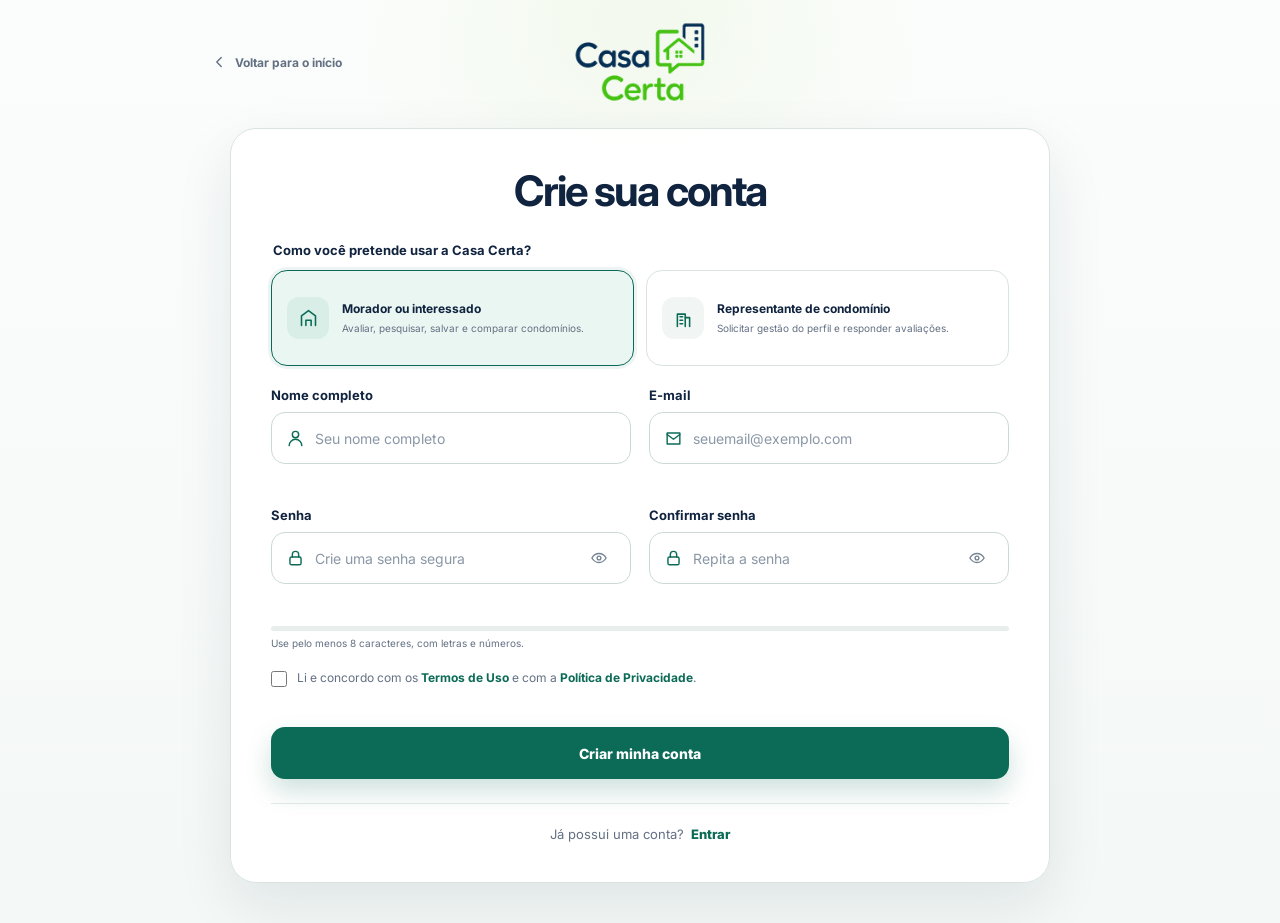
==== commit 9815841e: "Reestrutura campos de senha para alinhamento exato" ====
--- a/cadastro.html
+++ b/cadastro.html
@@ -130,7 +130,9 @@
             </div>
             <small class="field-error" data-error-for="registerEmail"></small>
           </div>
-
+        </div>
+
+        <div class="auth-form-grid auth-password-grid">
           <div class="auth-field">
             <label for="registerPassword">Senha</label>
             <div class="auth-input-wrap">
@@ -164,10 +166,6 @@
                 </svg>
               </button>
             </div>
-            <div class="password-strength" id="passwordStrength" aria-live="polite">
-              <span class="password-strength-bar"><span></span></span>
-              <small>Use pelo menos 8 caracteres, com letras e números.</small>
-            </div>
             <small class="field-error" data-error-for="registerPassword"></small>
           </div>
 
@@ -208,6 +206,11 @@
           </div>
         </div>
 
+        <div class="password-strength password-strength-full" id="passwordStrength" aria-live="polite">
+          <span class="password-strength-bar"><span></span></span>
+          <small>Use pelo menos 8 caracteres, com letras e números.</small>
+        </div>
+
         <div class="representative-fields" id="representativeFields" hidden>
           <div class="representative-heading">
             <span>Dados profissionais</span>
--- a/auth.css
+++ b/auth.css
@@ -1,33 +1,51 @@
 :root {
   --auth-panel: #ffffff;
   --auth-line: #d9e4e0;
-  --auth-shadow: 0 24px 70px rgba(16, 35, 63, 0.10);
+  --auth-shadow: 0 22px 58px rgba(16, 35, 63, 0.09);
 }
 
 .auth-page {
-  min-height: 100vh;
+  position: relative;
+  min-height: 100dvh;
   background:
-    radial-gradient(circle at 8% 92%, rgba(146, 200, 62, 0.10), transparent 28%),
-    linear-gradient(180deg, #fbfdfc 0%, #f3f8f6 100%);
+    radial-gradient(circle at 50% 0%, rgba(146, 200, 62, 0.08), transparent 26%),
+    linear-gradient(180deg, #fbfdfc 0%, #f4f8f6 100%);
 }
 
 .auth-header {
+  position: absolute;
+  top: 18px;
+  left: 50%;
+  z-index: 5;
   display: flex;
   align-items: center;
-  justify-content: space-between;
-  width: min(100% - 64px, 1240px);
+  justify-content: center;
+  width: min(100% - 48px, 860px);
   min-height: 88px;
-  margin: 0 auto;
+  margin: 0;
+  transform: translateX(-50%);
+}
+
+.auth-header .brand {
+  min-width: 0;
+}
+
+.auth-header .brand-logo {
+  width: auto;
+  height: 84px;
+  max-width: 176px;
+  object-fit: contain;
 }
 
 .auth-back-link {
+  position: absolute;
+  left: 0;
   display: inline-flex;
   align-items: center;
-  gap: 8px;
-  min-height: 42px;
-  padding: 0 4px;
+  gap: 7px;
+  min-height: 40px;
   color: var(--muted);
-  font-size: 13px;
+  font-size: 12px;
   font-weight: 700;
   transition: color 160ms ease;
 }
@@ -43,69 +61,47 @@
   outline: none;
 }
 
-.auth-main {
-  display: grid;
-  grid-template-columns: minmax(0, 0.94fr) minmax(420px, 0.78fr);
-  gap: 32px;
-  width: min(100% - 64px, 1240px);
+.auth-main,
+.auth-main-register {
+  display: flex;
+  align-items: center;
+  justify-content: center;
+  width: min(100% - 48px, 620px);
+  min-height: 100dvh;
   margin: 0 auto;
-  padding: 18px 0 54px;
+  padding: 128px 0 40px;
 }
 
 .auth-main-register {
-  grid-template-columns: minmax(0, 1.08fr) minmax(390px, 0.72fr);
-}
-
-.auth-card,
-.auth-aside {
-  min-height: 650px;
-  border-radius: 28px;
+  width: min(100% - 48px, 820px);
 }
 
 .auth-card {
-  padding: clamp(34px, 5vw, 58px);
+  width: 100%;
+  padding: 42px;
   border: 1px solid var(--auth-line);
-  background: rgba(255, 255, 255, 0.94);
+  border-radius: 26px;
+  background: rgba(255, 255, 255, 0.96);
   box-shadow: var(--auth-shadow);
 }
 
 .auth-card-register {
-  padding-top: 42px;
-  padding-bottom: 42px;
+  padding: 40px;
 }
 
 .auth-card-header {
-  max-width: 610px;
-  margin-bottom: 30px;
-}
-
-.auth-kicker,
-.auth-aside-kicker {
-  display: block;
-  margin-bottom: 11px;
-  color: var(--primary);
-  font-size: 11px;
-  font-weight: 800;
-  letter-spacing: 0.14em;
-  text-transform: uppercase;
+  margin-bottom: 28px;
+  text-align: center;
 }
 
 .auth-card-header h1 {
   max-width: none;
   margin: 0;
-  font-size: clamp(34px, 4vw, 48px);
+  font-size: clamp(32px, 4vw, 42px);
   line-height: 1.05;
   letter-spacing: -0.045em;
 }
 
-.auth-card-header p {
-  max-width: 590px;
-  margin: 15px 0 0;
-  color: var(--muted);
-  font-size: 15px;
-  line-height: 1.62;
-}
-
 .auth-form {
   display: grid;
   gap: 20px;
@@ -114,13 +110,21 @@
 .auth-form-grid {
   display: grid;
   grid-template-columns: repeat(2, minmax(0, 1fr));
+  align-items: start;
   gap: 18px;
 }
 
 .auth-field {
   display: grid;
-  gap: 8px;
+  grid-template-rows: 18px 52px;
+  grid-auto-rows: auto;
+  align-content: start;
+  row-gap: 8px;
   min-width: 0;
+}
+
+.auth-form-grid > .auth-field {
+  align-self: start;
 }
 
 .auth-field label,
@@ -128,6 +132,7 @@
   color: var(--text);
   font-size: 13px;
   font-weight: 700;
+  line-height: 18px;
 }
 
 .auth-label-row {
@@ -135,6 +140,7 @@
   align-items: center;
   justify-content: space-between;
   gap: 16px;
+  min-height: 18px;
 }
 
 .auth-inline-link {
@@ -154,6 +160,7 @@
   grid-template-columns: auto minmax(0, 1fr) auto;
   align-items: center;
   gap: 10px;
+  height: 52px;
   min-height: 52px;
   padding: 0 14px;
   border: 1px solid #cbdad5;
@@ -161,8 +168,7 @@
   background: #fff;
   transition:
     border-color 160ms ease,
-    box-shadow 160ms ease,
-    background-color 160ms ease;
+    box-shadow 160ms ease;
 }
 
 .auth-input-wrap:focus-within {
@@ -337,109 +343,6 @@
   outline: none;
 }
 
-.auth-aside {
-  position: relative;
-  overflow: hidden;
-  display: flex;
-  align-items: flex-end;
-  padding: clamp(34px, 4vw, 50px);
-  background:
-    radial-gradient(circle at 85% 12%, rgba(146, 200, 62, 0.22), transparent 30%),
-    linear-gradient(145deg, #0c2f3d 0%, #0a5a4c 100%);
-  color: #fff;
-  box-shadow: var(--auth-shadow);
-}
-
-.auth-aside::before,
-.auth-aside::after {
-  content: "";
-  position: absolute;
-  border: 1px solid rgba(255, 255, 255, 0.08);
-  border-radius: 50%;
-}
-
-.auth-aside::before {
-  top: -150px;
-  right: -110px;
-  width: 360px;
-  height: 360px;
-}
-
-.auth-aside::after {
-  top: -90px;
-  right: -40px;
-  width: 210px;
-  height: 210px;
-}
-
-.auth-aside-content {
-  position: relative;
-  z-index: 2;
-  max-width: 470px;
-}
-
-.auth-aside-kicker {
-  color: #b8e56f;
-}
-
-.auth-aside h2 {
-  margin: 0;
-  font-size: clamp(30px, 3.2vw, 43px);
-  line-height: 1.08;
-  letter-spacing: -0.04em;
-}
-
-.auth-aside-content > p {
-  margin: 17px 0 0;
-  color: rgba(255, 255, 255, 0.72);
-  font-size: 14px;
-  line-height: 1.65;
-}
-
-.auth-benefits {
-  display: grid;
-  gap: 18px;
-  margin-top: 32px;
-}
-
-.auth-benefit {
-  display: grid;
-  grid-template-columns: auto minmax(0, 1fr);
-  align-items: start;
-  gap: 13px;
-}
-
-.benefit-icon {
-  display: grid;
-  width: 38px;
-  height: 38px;
-  place-items: center;
-  border: 1px solid rgba(255, 255, 255, 0.14);
-  border-radius: 12px;
-  background: rgba(255, 255, 255, 0.08);
-  color: #c9ee8d;
-}
-
-.benefit-icon svg {
-  width: 19px;
-  height: 19px;
-}
-
-.auth-benefit > div {
-  display: grid;
-  gap: 4px;
-}
-
-.auth-benefit strong {
-  font-size: 13px;
-}
-
-.auth-benefit span {
-  color: rgba(255, 255, 255, 0.68);
-  font-size: 11px;
-  line-height: 1.5;
-}
-
 .account-type-group {
   display: grid;
   gap: 12px;
@@ -476,8 +379,8 @@
   grid-template-columns: auto minmax(0, 1fr);
   align-items: center;
   gap: 13px;
-  min-height: 98px;
-  padding: 16px;
+  min-height: 96px;
+  padding: 15px;
   border: 1px solid var(--auth-line);
   border-radius: 16px;
   background: #fff;
@@ -611,29 +514,20 @@
   margin-top: -14px;
 }
 
-@media (max-width: 1050px) {
-  .auth-main,
-  .auth-main-register {
-    grid-template-columns: 1fr;
-    width: min(100% - 40px, 760px);
-  }
-
-  .auth-aside {
-    min-height: 480px;
-  }
-
-  .auth-card {
-    min-height: auto;
-  }
-}
-
 @media (max-width: 720px) {
   .auth-header {
+    top: 10px;
     width: calc(100% - 28px);
-    min-height: 78px;
+    min-height: 80px;
+  }
+
+  .auth-header .brand-logo {
+    height: 70px;
+    max-width: 150px;
   }
 
   .auth-back-link {
+    left: 0;
     font-size: 0;
   }
 
@@ -645,11 +539,13 @@
   .auth-main,
   .auth-main-register {
     width: calc(100% - 28px);
-    padding-top: 8px;
-    padding-bottom: 34px;
-  }
-
-  .auth-card {
+    min-height: 100dvh;
+    padding-top: 108px;
+    padding-bottom: 28px;
+  }
+
+  .auth-card,
+  .auth-card-register {
     padding: 28px 20px;
     border-radius: 22px;
   }
@@ -665,12 +561,6 @@
   .auth-form-grid,
   .account-type-grid {
     grid-template-columns: 1fr;
-  }
-
-  .auth-aside {
-    min-height: 440px;
-    padding: 28px 24px;
-    border-radius: 22px;
   }
 }
 
@@ -678,9 +568,11 @@
   .auth-main,
   .auth-main-register {
     width: calc(100% - 20px);
-  }
-
-  .auth-card {
+    padding-top: 102px;
+  }
+
+  .auth-card,
+  .auth-card-register {
     padding: 24px 16px;
   }
 
@@ -696,6 +588,6 @@
   }
 
   .account-type-card {
-    min-height: 90px;
-  }
-}
+    min-height: 88px;
+  }
+}
